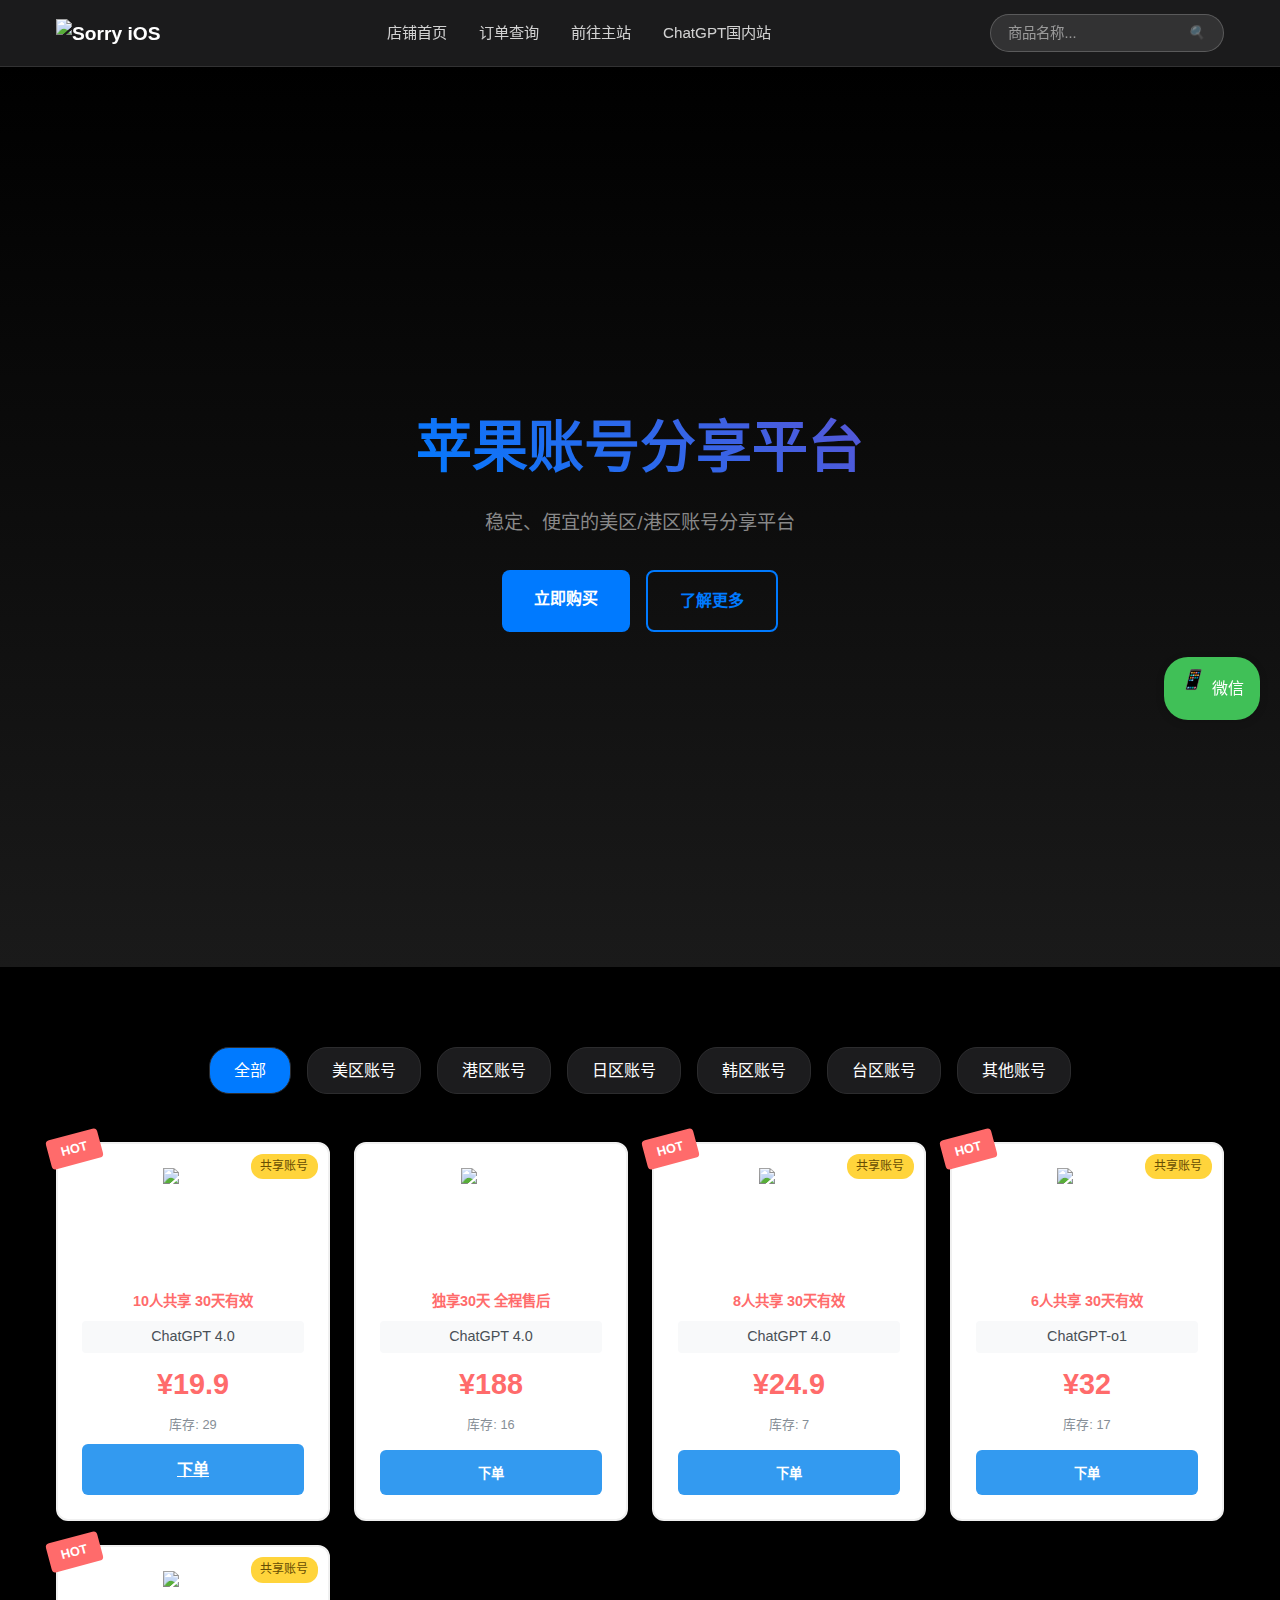
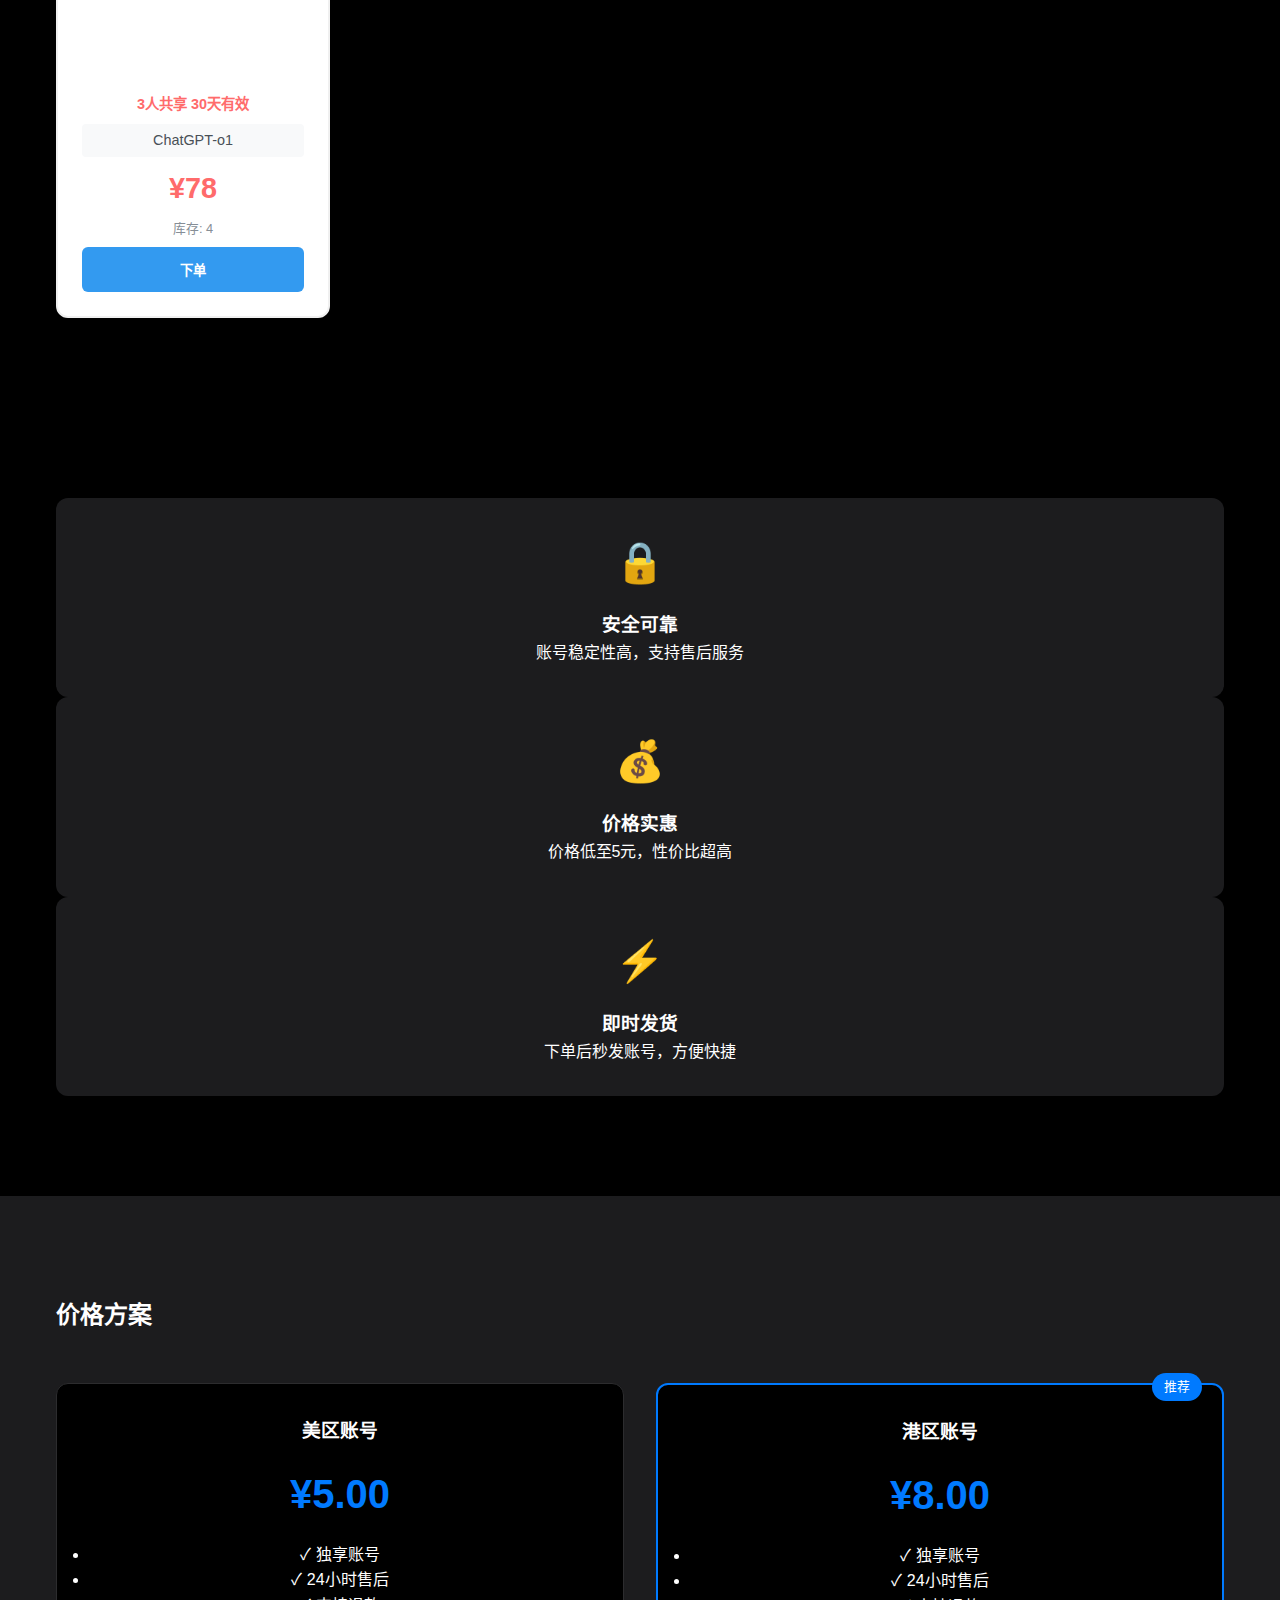
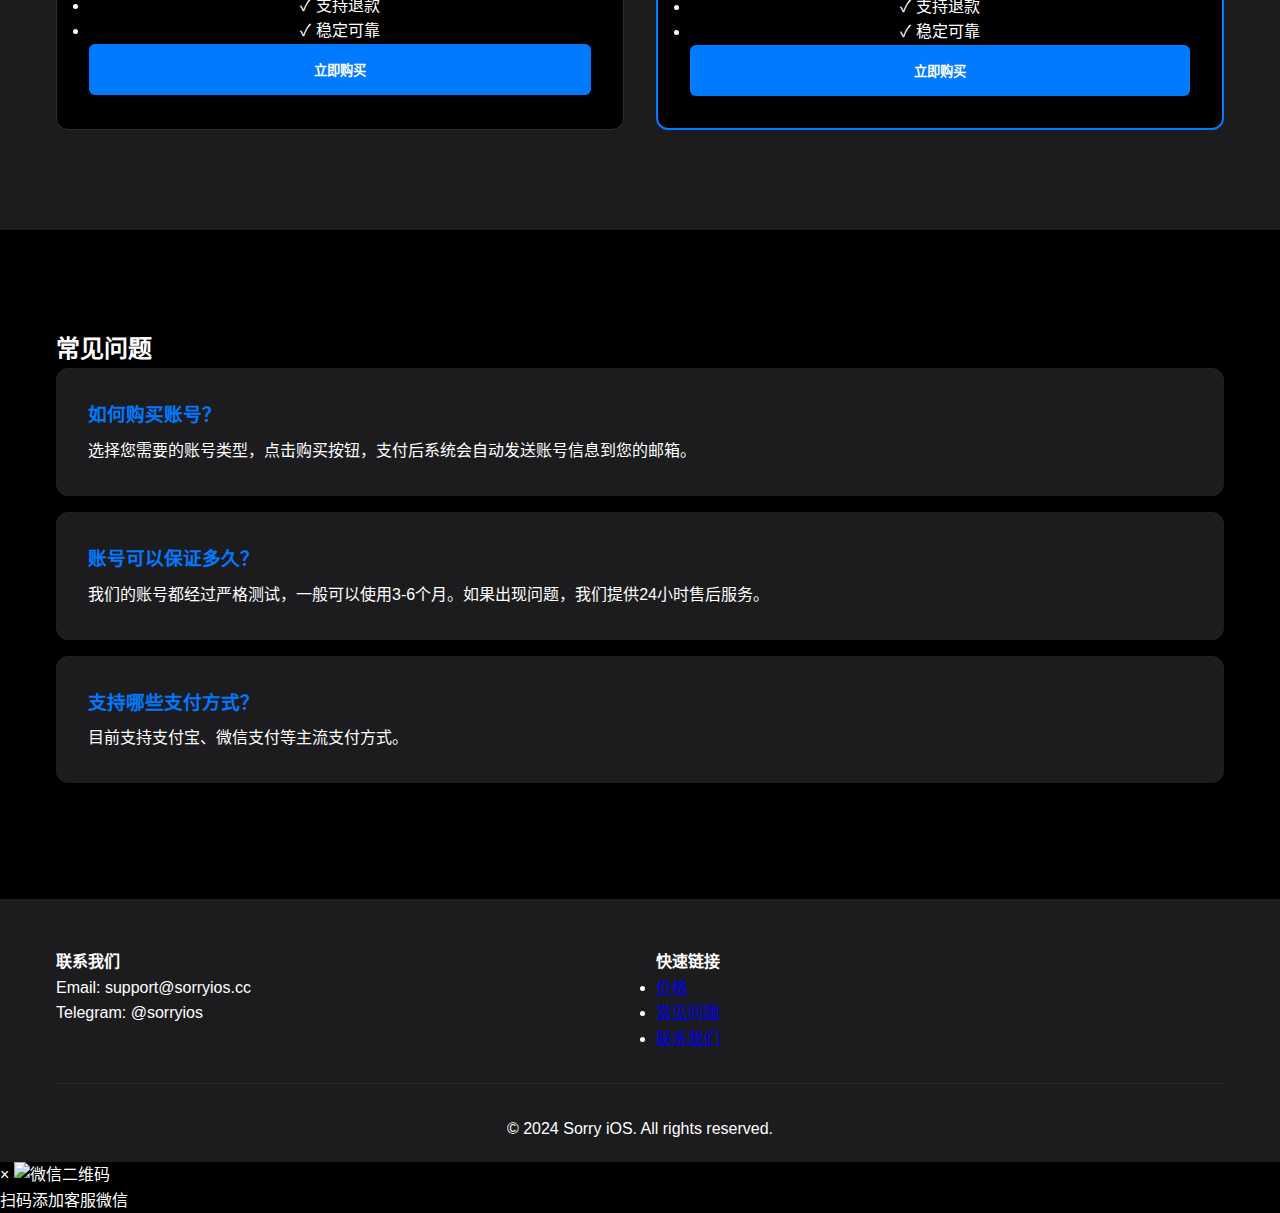
==== product-detail.html @ b58fda2a "first commit" ====
<!DOCTYPE html>
<html lang="zh-CN">
<head>
    <meta charset="UTF-8">
    <meta name="viewport" content="width=device-width, initial-scale=1.0">
    <title>【租用】ChatGPT4.0共享账号 | Plus订阅会员 | 长期稳定使用 | sorryios</title>
    <link rel="stylesheet" href="styles.css">
    <link rel="stylesheet" href="/components/float-buttons.css">
    <script src="/js/products.js"></script>
</head>
<body>
    <!-- 导航栏 -->
    <header>
        <nav class="nav-container">
            <div class="nav-left">
                <a href="/" class="logo">
                    <img src="path/to/logo.png" alt="Sorry iOS">
                </a>
            </div>
            <div class="nav-center">
                <a href="/" class="nav-item">店铺首页</a>
                <a href="/orders" class="nav-item">订单查询</a>
                <a href="https://main.sorryios.cc" class="nav-item">前往主站</a>
                <a href="https://chat.sorryios.cc" class="nav-item">ChatGPT国内站</a>
            </div>
            <div class="nav-right">
                <div class="search-box">
                    <input type="text" placeholder="商品名称...">
                    <button type="submit">
                        <i class="search-icon">🔍</i>
                    </button>
                </div>
            </div>
        </nav>
    </header>

    <main class="product-detail">
        <div class="container">
            <!-- 商品标题 -->
            <h1 class="product-title">【租用】ChatGPT4.0共享账号 | Plus订阅会员 | 长期稳定使用</h1>
            
            <!-- 商品信息卡片 -->
            <div class="product-info-card">
                <div class="product-meta">
                    <div class="meta-item">
                        <label>库存：</label>
                        <span>131</span>
                    </div>
                    <div class="meta-item">
                        <label>每单限：</label>
                        <span>(1)</span>
                    </div>
                    <div class="meta-item">
                        <label>价格：</label>
                        <span class="price">￥19.90</span>
                    </div>
                </div>

                <!-- 购买表单 -->
                <div class="purchase-form">
                    <div class="form-group">
                        <label>收货邮箱:</label>
                        <input type="email" placeholder="请输入您的邮箱">
                    </div>
                    
                    <div class="payment-methods">
                        <h4>支付方式：</h4>
                        <div class="payment-options">
                            <label class="payment-option">
                                <input type="radio" name="payment" value="alipay" checked>
                                <span class="payment-icon">
                                    <img src="path/to/alipay-icon.png" alt="支付宝">
                                </span>
                                <span>支付宝</span>
                            </label>
                            <label class="payment-option">
                                <input type="radio" name="payment" value="wechat">
                                <span class="payment-icon">
                                    <img src="path/to/wechat-icon.png" alt="微信">
                                </span>
                                <span>微信</span>
                            </label>
                        </div>
                    </div>

                    <button class="submit-btn">下单</button>
                </div>
            </div>

            <!-- 商品描述 -->
            <div class="product-description">
                <h2>商品描述</h2>
                <div class="description-content">
                    <h3>全网最低价19.9￥即可购买ChatGPT Plus共享账号，有售后保障，可长期使用，体验最新GPT4功能的首选，可用GPT4o、o1-preview、o1-mini、canvas</h3>
                    
                    <h3>发货格式：</h3>
                    <p>【账号】【密码】</p>

                    <h3>我们承诺：</h3>
                    <p>不仅仅是提供一个共享账号，而是提供一个月的Plus共享服务，期间遇到共享账号失效可换新</p>

                    <h3>特别推荐：</h3>
                    <ul>
                        <li>ChatGPTPlus共享账号，更优质体验，性价比首选，可以购买本站32￥的6人共享30天有效套餐 <a href="#">【点击前往】</a></li>
                        <li>ChatGPTPlus共享账号，更灵活时长，更高质体验，可以购买本站28.8￥的3人共享10天有效套餐 <a href="#">【点击前往】</a></li>
                        <li>ChatGPT Plus独享账号，高频使用需求，专业工作需求，可以购买本站188￥的30天有效套餐 <a href="#">【点击前往】</a></li>
                    </ul>

                    <h3>共享账号原则：</h3>
                    <ol>
                        <li>请勿人传人，一人购买一人使用，因为你无法保证你传给别人后是否会继续传播</li>
                        <li>仅支持登录官方界面提问，严禁远程调用API，该操作很容易导致账号被封</li>
                        <li>你购买的不是单单一个共享账号，而是一个月的服务，在这期间账号失效可自主查询到最新的可用账号</li>
                        <li>共享车队使用规范：有效提问，不要浪费，不要清空他人记录，不要吵架不要捣乱，有问题联系客服处理，会将捣乱者踢出共享车队</li>
                        <li>最后，以上原则无强制约束力，只看用户个人是否愿意遵守，毕竟共享账号这个生意，既看卖家，也看买家</li>
                    </ol>

                    <h3>优势所在：</h3>
                    <ul>
                        <li>直登账号，只需要输入账号和密码即可登录使用</li>
                        <li>长期共享，购买后的一个月内可自主查询最新的账号信息</li>
                        <li>价格优惠，19.9￥的价格别处找不到了，还要啥自行车呢</li>
                    </ul>

                    <h3>注意事项：</h3>
                    <ul>
                        <li>自备科学上网工具，尽量避免使用【香港/台湾】地区的节点</li>
                        <li>官方设定的提问次数限制，目前为每3小时40次GPT4，每3小时80次GPT4o，每周50次o1-preview，每天50次o1-mini，若遇到次数用完的情况，会提示恢复时间，请耐心等待</li>
                        <li>如若遇到拒绝访问的情况，不要怀疑，是你的节点环境问题，请立刻更换，常见问题解决：<a href="https://sorryios.com/chagpt-login/" target="_blank">https://sorryios.com/chagpt-login/</a></li>
                        <li>插件商城内有部分插件会要求开启双重验证，这部分插件不在共享账号的范畴内，共享账号不允许开启双重验证，若有需要请购买独享账号</li>
                        <li>虚拟产品，一经发货，不得退换。除非账号本身存在问题，否则所有的无理由退款本站不予理会</li>
                    </ul>
                </div>
            </div>
        </div>
    </main>

    <!-- Tawk.to 客服 -->
    <script type="text/javascript">
        var Tawk_API=Tawk_API||{}, Tawk_LoadStart=new Date();
        (function(){
            var s1=document.createElement("script"),s0=document.getElementsByTagName("script")[0];
            s1.async=true;
            s1.src='https://embed.tawk.to/67a596f23a842732607b0e8b/1ijfdb94u';
            s1.charset='UTF-8';
            s1.setAttribute('crossorigin','*');
            s0.parentNode.insertBefore(s1,s0);
        })();
    </script>

    <!-- 悬浮按钮组件 -->
    <script src="/components/float-buttons.js"></script>
    <script src="/js/product-detail.js"></script>
    <script>
        document.addEventListener('DOMContentLoaded', () => {
            new FloatButtons();
            new ProductDetail();
        });
    </script>
</body>
</html>
---- styles.css ----
:root {
    --primary-color: #007AFF;
    --secondary-color: #5856D6;
    --background-color: #000;
    --text-color: #fff;
    --card-bg: #1C1C1E;
    --border-color: #2C2C2E;
}

* {
    margin: 0;
    padding: 0;
    box-sizing: border-box;
}

body {
    font-family: -apple-system, BlinkMacSystemFont, 'Segoe UI', Roboto, Oxygen, Ubuntu, Cantarell, 'Open Sans', 'Helvetica Neue', sans-serif;
    line-height: 1.6;
    background-color: var(--background-color);
    color: var(--text-color);
}

.container {
    max-width: 1200px;
    margin: 0 auto;
    padding: 0 1rem;
    width: 100%;
}

/* Header */
header {
    background-color: rgba(28, 28, 30, 0.95); /* 深色半透明背景 */
    backdrop-filter: blur(10px); /* 毛玻璃效果 */
    position: sticky;
    top: 0;
    z-index: 100;
    border-bottom: 1px solid rgba(255, 255, 255, 0.1);
}

.nav-container {
    max-width: 1200px;
    margin: 0 auto;
    padding: 0.8rem 1rem;
    display: flex;
    align-items: center;
    justify-content: space-between;
}

/* Logo 区域 */
.nav-left .logo {
    display: flex;
    align-items: center;
    text-decoration: none;
    color: #fff;
    font-size: 1.2rem;
    font-weight: bold;
}

.nav-left .logo img {
    height: 28px;
    margin-right: 8px;
}

/* 中间导航链接 */
.nav-center {
    display: flex;
    gap: 2rem;
}

.nav-item {
    text-decoration: none;
    color: rgba(255, 255, 255, 0.8);
    font-size: 0.95rem;
    padding: 0.5rem 0;
    position: relative;
    transition: color 0.3s;
}

.nav-item:hover {
    color: #007AFF;
}

.nav-item::after {
    content: '';
    position: absolute;
    bottom: 0;
    left: 0;
    width: 100%;
    height: 2px;
    background-color: #007AFF;
    transform: scaleX(0);
    transition: transform 0.3s;
}

.nav-item:hover::after {
    transform: scaleX(1);
}

/* 搜索框 */
.nav-right .search-box {
    display: flex;
    align-items: center;
    background-color: rgba(255, 255, 255, 0.1);
    border-radius: 20px;
    padding: 0.3rem 0.8rem;
    border: 1px solid rgba(255, 255, 255, 0.2);
}

.nav-right input {
    border: none;
    background: none;
    padding: 0.3rem;
    width: 180px;
    font-size: 0.9rem;
    color: #fff;
}

.nav-right input::placeholder {
    color: rgba(255, 255, 255, 0.5);
}

.nav-right button {
    background: none;
    border: none;
    padding: 0.3rem;
    cursor: pointer;
    color: rgba(255, 255, 255, 0.5);
}

.nav-right button:hover {
    color: #007AFF;
}

/* 响应式调整 */
@media (max-width: 768px) {
    .nav-center {
        display: none;
    }
    
    .nav-right .search-box {
        display: none;
    }
    
    .nav-container {
        justify-content: center;
    }
}

/* Hero Section */
#hero {
    height: 100vh;
    display: flex;
    align-items: center;
    justify-content: center;
    text-align: center;
    background: linear-gradient(to bottom, #000, #1a1a1a);
}

.hero-content {
    max-width: 800px;
    padding: 0 20px;
}

.hero-content h1 {
    font-size: 3.5rem;
    margin-bottom: 1rem;
    background: linear-gradient(45deg, var(--primary-color), var(--secondary-color));
    -webkit-background-clip: text;
    -webkit-text-fill-color: transparent;
}

.hero-content p {
    font-size: 1.2rem;
    margin-bottom: 2rem;
    color: #888;
}

.hero-buttons {
    display: flex;
    gap: 1rem;
    justify-content: center;
}

.primary-btn, .secondary-btn {
    padding: 1rem 2rem;
    border-radius: 8px;
    font-weight: bold;
    text-decoration: none;
    transition: transform 0.3s;
}

.primary-btn {
    background-color: var(--primary-color);
    color: white;
}

.secondary-btn {
    background-color: transparent;
    border: 2px solid var(--primary-color);
    color: var(--primary-color);
}

.primary-btn:hover, .secondary-btn:hover {
    transform: translateY(-2px);
}

/* Features Section */
#features {
    padding: 100px 0;
}

.feature-card {
    background-color: var(--card-bg);
    padding: 2rem;
    border-radius: 12px;
    text-align: center;
    transition: transform 0.3s;
}

.feature-card:hover {
    transform: translateY(-5px);
}

.icon {
    font-size: 2.5rem;
    margin-bottom: 1rem;
}

/* Price Section */
#price {
    padding: 100px 0;
    background-color: var(--card-bg);
}

.price-cards {
    display: grid;
    grid-template-columns: repeat(auto-fit, minmax(280px, 1fr));
    gap: 2rem;
    margin-top: 3rem;
}

.price-card {
    background-color: var(--background-color);
    padding: 2rem;
    border-radius: 12px;
    text-align: center;
    position: relative;
    border: 1px solid var(--border-color);
}

.featured {
    border: 2px solid var(--primary-color);
}

.featured-label {
    position: absolute;
    top: -12px;
    right: 20px;
    background-color: var(--primary-color);
    padding: 4px 12px;
    border-radius: 20px;
    font-size: 0.8rem;
}

.price {
    font-size: 2.5rem;
    font-weight: bold;
    color: var(--primary-color);
    margin: 1rem 0;
}

.buy-btn {
    width: 100%;
    padding: 1rem;
    background-color: var(--primary-color);
    color: white;
    border: none;
    border-radius: 6px;
    cursor: pointer;
    font-weight: bold;
    transition: background-color 0.3s;
}

.buy-btn:hover {
    background-color: #0056b3;
}

/* FAQ Section */
#faq {
    padding: 100px 0;
}

.faq-item {
    background-color: var(--card-bg);
    padding: 2rem;
    border-radius: 12px;
    margin-bottom: 1rem;
}

.faq-item h3 {
    color: var(--primary-color);
    margin-bottom: 0.5rem;
}

/* Footer */
footer {
    background-color: var(--card-bg);
    padding: 50px 0 20px;
}

.footer-content {
    display: grid;
    grid-template-columns: repeat(auto-fit, minmax(200px, 1fr));
    gap: 2rem;
    margin-bottom: 2rem;
}

.footer-bottom {
    text-align: center;
    padding-top: 2rem;
    border-top: 1px solid var(--border-color);
}

/* Responsive Design */
@media (max-width: 768px) {
    nav ul {
        display: none;
    }

    .hero-content h1 {
        font-size: 2.5rem;
    }

    .hero-buttons {
        flex-direction: column;
    }
}

/* 用户登录部分样式 */
.user-section {
    display: flex;
    align-items: center;
    gap: 1rem;
}

#notLoggedIn,
#loggedIn {
    display: flex;
    align-items: center;
    gap: 0.5rem;
}

.hidden {
    display: none !important;
}

.login-btn, .logout-btn {
    padding: 0.5rem 1rem;
    border: none;
    border-radius: 4px;
    cursor: pointer;
    font-size: 0.9rem;
}

.login-btn {
    background-color: #007bff;
    color: white;
}

.logout-btn {
    background-color: #dc3545;
    color: white;
}

#userName {
    color: #333;
}

/* 模态框样式 */
.modal {
    display: none;
    position: fixed;
    top: 0;
    left: 0;
    width: 100%;
    height: 100%;
    background-color: rgba(0,0,0,0.7);
    z-index: 1000;
}

/* 显示模态框时的样式 */
.modal.show {
    display: flex !important;
    justify-content: center;
    align-items: center;
}

.modal.hidden {
    display: none !important;
}

.modal-content {
    background-color: white;
    padding: 2.5rem;
    border-radius: 12px;
    width: 90%;
    max-width: 400px;
    position: relative;
    box-shadow: 0 5px 15px rgba(0,0,0,0.3);
    animation: modalShow 0.3s ease-out;
}

@keyframes modalShow {
    from {
        opacity: 0;
        transform: translateY(-20px);
    }
    to {
        opacity: 1;
        transform: translateY(0);
    }
}

.close {
    position: absolute;
    right: 1.5rem;
    top: 1rem;
    font-size: 1.8rem;
    cursor: pointer;
    color: #666;
    transition: color 0.3s;
}

.close:hover {
    color: #333;
}

.modal-content h2 {
    margin-bottom: 1.5rem;
    color: #333;
    text-align: center;
    font-size: 1.8rem;
}

.form-group {
    margin-bottom: 1rem;
}

.form-group label {
    display: block;
    margin-bottom: 0.5rem;
}

.form-group input {
    width: 100%;
    padding: 0.8rem;
    border: 2px solid #e1e1e1;
    border-radius: 6px;
    font-size: 1rem;
    transition: border-color 0.3s;
}

.form-group input:focus {
    border-color: #007bff;
    outline: none;
    box-shadow: 0 0 0 3px rgba(0,123,255,0.1);
}

.submit-btn {
    width: 100%;
    padding: 1rem;
    background-color: #007bff;
    color: white;
    border: none;
    border-radius: 6px;
    cursor: pointer;
    font-size: 1rem;
    font-weight: bold;
    transition: background-color 0.3s;
}

.submit-btn:hover {
    background-color: #0056b3;
}

/* 添加状态消息样式 */
.status-message {
    margin: 10px 0;
    padding: 8px;
    border-radius: 4px;
    font-size: 0.9rem;
    display: none;
}

.status-message.success {
    display: block;
    background-color: #d4edda;
    color: #155724;
    border: 1px solid #c3e6cb;
}

.status-message.error {
    display: block;
    background-color: #f8d7da;
    color: #721c24;
    border: 1px solid #f5c6cb;
}

/* 切换按钮样式 */
.switch-form {
    text-align: center;
    margin-top: 1rem;
}

.switch-btn {
    background: none;
    border: none;
    color: #007bff;
    cursor: pointer;
    padding: 0;
    font-size: 0.9rem;
}

.switch-btn:hover {
    text-decoration: underline;
}

/* 头像上传样式 */
.avatar-upload {
    display: flex;
    flex-direction: column;
    align-items: center;
    gap: 1rem;
}

#avatarPreview {
    width: 100px;
    height: 100px;
    border-radius: 50%;
    object-fit: cover;
    border: 2px solid #e1e1e1;
}

#avatarInput {
    display: none;
}

.upload-btn {
    padding: 0.5rem 1rem;
    background-color: #6c757d;
    color: white;
    border: none;
    border-radius: 4px;
    cursor: pointer;
}

.upload-btn:hover {
    background-color: #5a6268;
}

/* 验证码按钮样式 */
.verify-btn {
    position: absolute;
    right: 0;
    top: 0;
    padding: 0.8rem 1rem;
    background-color: #28a745;
    color: white;
    border: none;
    border-radius: 0 6px 6px 0;
    cursor: pointer;
    transition: all 0.3s ease;  /* 添加过渡效果 */
}

/* 禁用状态样式 */
.verify-btn:disabled,
.verify-btn.disabled {
    background-color: #6c757d !important;
    cursor: not-allowed !important;
    opacity: 0.65;
}

/* 恢复正常状态的悬停效果 */
.verify-btn:not(:disabled):not(.disabled):hover {
    background-color: #218838;
}

/* 表单提示文字 */
.form-tip {
    display: block;
    margin-top: 0.25rem;
    font-size: 0.8rem;
    color: #6c757d;
}

/* 邮箱输入框组 */
.form-group {
    position: relative;
}

.form-group input[type="email"] {
    padding-right: 120px;
}

/* Auth0登录按钮样式 */
.auth0-btn {
    padding: 0.5rem 1rem;
    background-color: #007bff;
    color: white;
    border: none;
    border-radius: 4px;
    cursor: pointer;
    font-size: 0.9rem;
    transition: background-color 0.3s;
}

.auth0-btn:hover {
    background-color: #0056b3;
}

/* 用户信息显示样式 */
#user-profile {
    display: flex;
    align-items: center;
    gap: 0.5rem;
}

.user-avatar {
    width: 32px;
    height: 32px;
    border-radius: 50%;
    object-fit: cover;
}

#user-name {
    color: #333;
    font-size: 0.9rem;
}

/* 移动端菜单按钮 */
.menu-btn {
    display: none;
    background: none;
    border: none;
    color: var(--text-color);
    font-size: 1.5rem;
    cursor: pointer;
    padding: 0.5rem;
}

@media (max-width: 768px) {
    .menu-btn {
        display: block;
    }

    nav ul {
        display: none;
        position: absolute;
        top: 100%;
        left: 0;
        right: 0;
        background-color: var(--card-bg);
        flex-direction: column;
        padding: 1rem;
    }

    nav ul.show {
        display: flex;
    }

    nav ul li {
        margin: 0.5rem 0;
    }
}

/* 分类标签区域样式 */
#categories {
    padding: 80px 0;
    background-color: var(--background-color);
    width: 100%;
}

.category-content {
    width: 100%;
}

.category-tags {
    display: flex;
    flex-wrap: wrap;
    gap: 1rem;
    justify-content: center;
    margin-bottom: 3rem;
}

.category-tag {
    padding: 0.6rem 1.5rem;
    border-radius: 20px;
    background-color: var(--card-bg);
    color: var(--text-color);
    text-decoration: none;
    transition: all 0.3s ease;
    border: 1px solid var(--border-color);
}

.category-tag:hover {
    background-color: var(--primary-color);
    color: white;
    transform: translateY(-2px);
}

.category-tag.active {
    background-color: var(--primary-color);
    color: white;
}

/* 产品网格样式 */
.product-grid {
    display: grid;
    grid-template-columns: repeat(auto-fill, minmax(220px, 1fr));
    gap: 1.5rem;
    padding: 0;
    width: 100%;
}

.product-card {
    background-color: white;
    border-radius: 12px;
    padding: 1.5rem;
    text-align: center;
    position: relative;
    border: 2px solid #f0f0f0;
    transition: all 0.3s ease;
    display: flex;
    flex-direction: column;
    gap: 0.5rem;
}

.product-card:hover {
    transform: translateY(-5px);
    box-shadow: 0 10px 20px rgba(0,0,0,0.1);
}

.hot-label {
    position: absolute;
    top: -10px;
    left: -10px;
    background-color: #ff6b6b;
    color: white;
    padding: 0.3rem 0.8rem;
    border-radius: 4px;
    font-size: 0.8rem;
    font-weight: bold;
    transform: rotate(-15deg);
}

.share-label {
    position: absolute;
    top: 10px;
    right: 10px;
    background-color: #ffd43b;
    color: #664d03;
    padding: 0.2rem 0.6rem;
    border-radius: 12px;
    font-size: 0.75rem;
}

.product-icon {
    width: 60px;
    height: 60px;
    margin: 0 auto 1rem;
}

.product-icon img {
    width: 100%;
    height: 100%;
    object-fit: contain;
}

.product-subtitle {
    font-size: 0.9rem;
    color: #ff6b6b;
    font-weight: bold;
}

.product-type {
    background-color: #f8f9fa;
    padding: 0.3rem 0.8rem;
    border-radius: 4px;
    font-size: 0.9rem;
    color: #495057;
    display: inline-block;
}

.product-price {
    font-size: 1.8rem;
    font-weight: bold;
    color: #ff6b6b;
}

.product-stock {
    font-size: 0.8rem;
    color: #868e96;
}

.buy-now-btn {
    background-color: #339af0;
    color: white;
    border: none;
    border-radius: 6px;
    padding: 0.8rem;
    font-weight: bold;
    cursor: pointer;
    transition: background-color 0.3s;
    margin-top: auto;
}

.buy-now-btn:hover {
    background-color: #228be6;
}

/* 响应式调整 */
@media (max-width: 768px) {
    .product-grid {
        grid-template-columns: repeat(2, 1fr);
        gap: 1rem;
        padding: 0.5rem;
    }

    .product-card {
        padding: 1rem;
    }

    .product-price {
        font-size: 1.5rem;
    }
}

@media (max-width: 480px) {
    .product-grid {
        grid-template-columns: 1fr;
    }
}

/* 商品详情页样式 */
.product-detail {
    padding: 2rem 0;
    background-color: var(--background-color);
}

.product-title {
    font-size: 1.5rem;
    color: var(--text-color);
    margin-bottom: 2rem;
    padding: 0 1rem;
}

.product-info-card {
    background-color: var(--card-bg);
    border-radius: 12px;
    padding: 2rem;
    margin-bottom: 2rem;
    border: 1px solid var(--border-color);
}

.product-meta {
    display: flex;
    gap: 2rem;
    margin-bottom: 2rem;
}

.meta-item {
    display: flex;
    align-items: center;
    gap: 0.5rem;
}

.meta-item label {
    color: rgba(255, 255, 255, 0.6);
}

.meta-item .price {
    color: #ff6b6b;
    font-size: 1.5rem;
    font-weight: bold;
}

.purchase-form {
    max-width: 500px;
}

.form-group {
    margin-bottom: 1.5rem;
}

.form-group label {
    display: block;
    margin-bottom: 0.5rem;
    color: var(--text-color);
}

.form-group input {
    width: 100%;
    padding: 0.8rem;
    border-radius: 6px;
    border: 1px solid var(--border-color);
    background-color: rgba(255, 255, 255, 0.1);
    color: var(--text-color);
}

.payment-methods {
    margin-bottom: 1.5rem;
}

.payment-methods h4 {
    margin-bottom: 1rem;
    color: var(--text-color);
}

.payment-options {
    display: flex;
    gap: 1.5rem;
}

.payment-option {
    display: flex;
    align-items: center;
    gap: 0.5rem;
    cursor: pointer;
    padding: 0.8rem 1.2rem;
    border-radius: 6px;
    background-color: rgba(255, 255, 255, 0.1);
    border: 1px solid var(--border-color);
}

.payment-icon img {
    width: 24px;
    height: 24px;
}

.submit-btn {
    width: 100%;
    padding: 1rem;
    background-color: var(--primary-color);
    color: white;
    border: none;
    border-radius: 6px;
    font-weight: bold;
    cursor: pointer;
    transition: background-color 0.3s;
}

.submit-btn:hover {
    background-color: #0056b3;
}

.product-description {
    background-color: var(--card-bg);
    border-radius: 12px;
    padding: 2rem;
    border: 1px solid var(--border-color);
}

.product-description h2 {
    font-size: 1.5rem;
    margin-bottom: 1.5rem;
    color: var(--text-color);
}

.description-content {
    color: var(--text-color);
}

.description-content h3 {
    font-size: 1.2rem;
    margin: 1.5rem 0 1rem;
    color: var(--text-color);
}

.description-content p,
.description-content li {
    margin-bottom: 1rem;
    line-height: 1.6;
    color: rgba(255, 255, 255, 0.8);
}

.description-content ul,
.description-content ol {
    padding-left: 1.5rem;
    margin-bottom: 1.5rem;
}

.description-content a {
    color: var(--primary-color);
    text-decoration: none;
}

.description-content a:hover {
    text-decoration: underline;
}

/* 响应式调整 */
@media (max-width: 768px) {
    .product-info-card {
        padding: 1.5rem;
    }

    .product-meta {
        flex-direction: column;
        gap: 1rem;
    }

    .payment-options {
        flex-direction: column;
    }
}
---- components/float-buttons.css ----
/* 悬浮按钮组 */
.float-buttons {
    position: fixed;
    right: 20px;
    bottom: 20vh;
    display: flex;
    flex-direction: column;
    gap: 10px;
    z-index: 1000;
}

.float-btn {
    display: flex;
    align-items: center;
    text-decoration: none;
    padding: 8px 16px;
    border-radius: 24px;
    transition: all 0.3s ease;
    box-shadow: 0 2px 8px rgba(0,0,0,0.15);
}

.float-btn:hover {
    transform: translateX(-5px);
}

.float-btn .icon {
    margin-right: 8px;
    font-size: 1.2rem;
}

.wechat-btn {
    background-color: #40c057;
    color: white;
}

.wechat-btn:hover {
    background-color: #37b24d;
}

/* 响应式调整 */
@media (max-width: 768px) {
    .float-buttons {
        right: 10px;
        bottom: 20vh;
    }

    .float-btn {
        padding: 6px 12px;
    }

    .float-btn span {
        display: none;
    }

    .float-btn .icon {
        margin-right: 0;
    }
}

/* 隐藏 Tawk.to 默认按钮 */
.tawk-min-container {
    display: none !important;
}
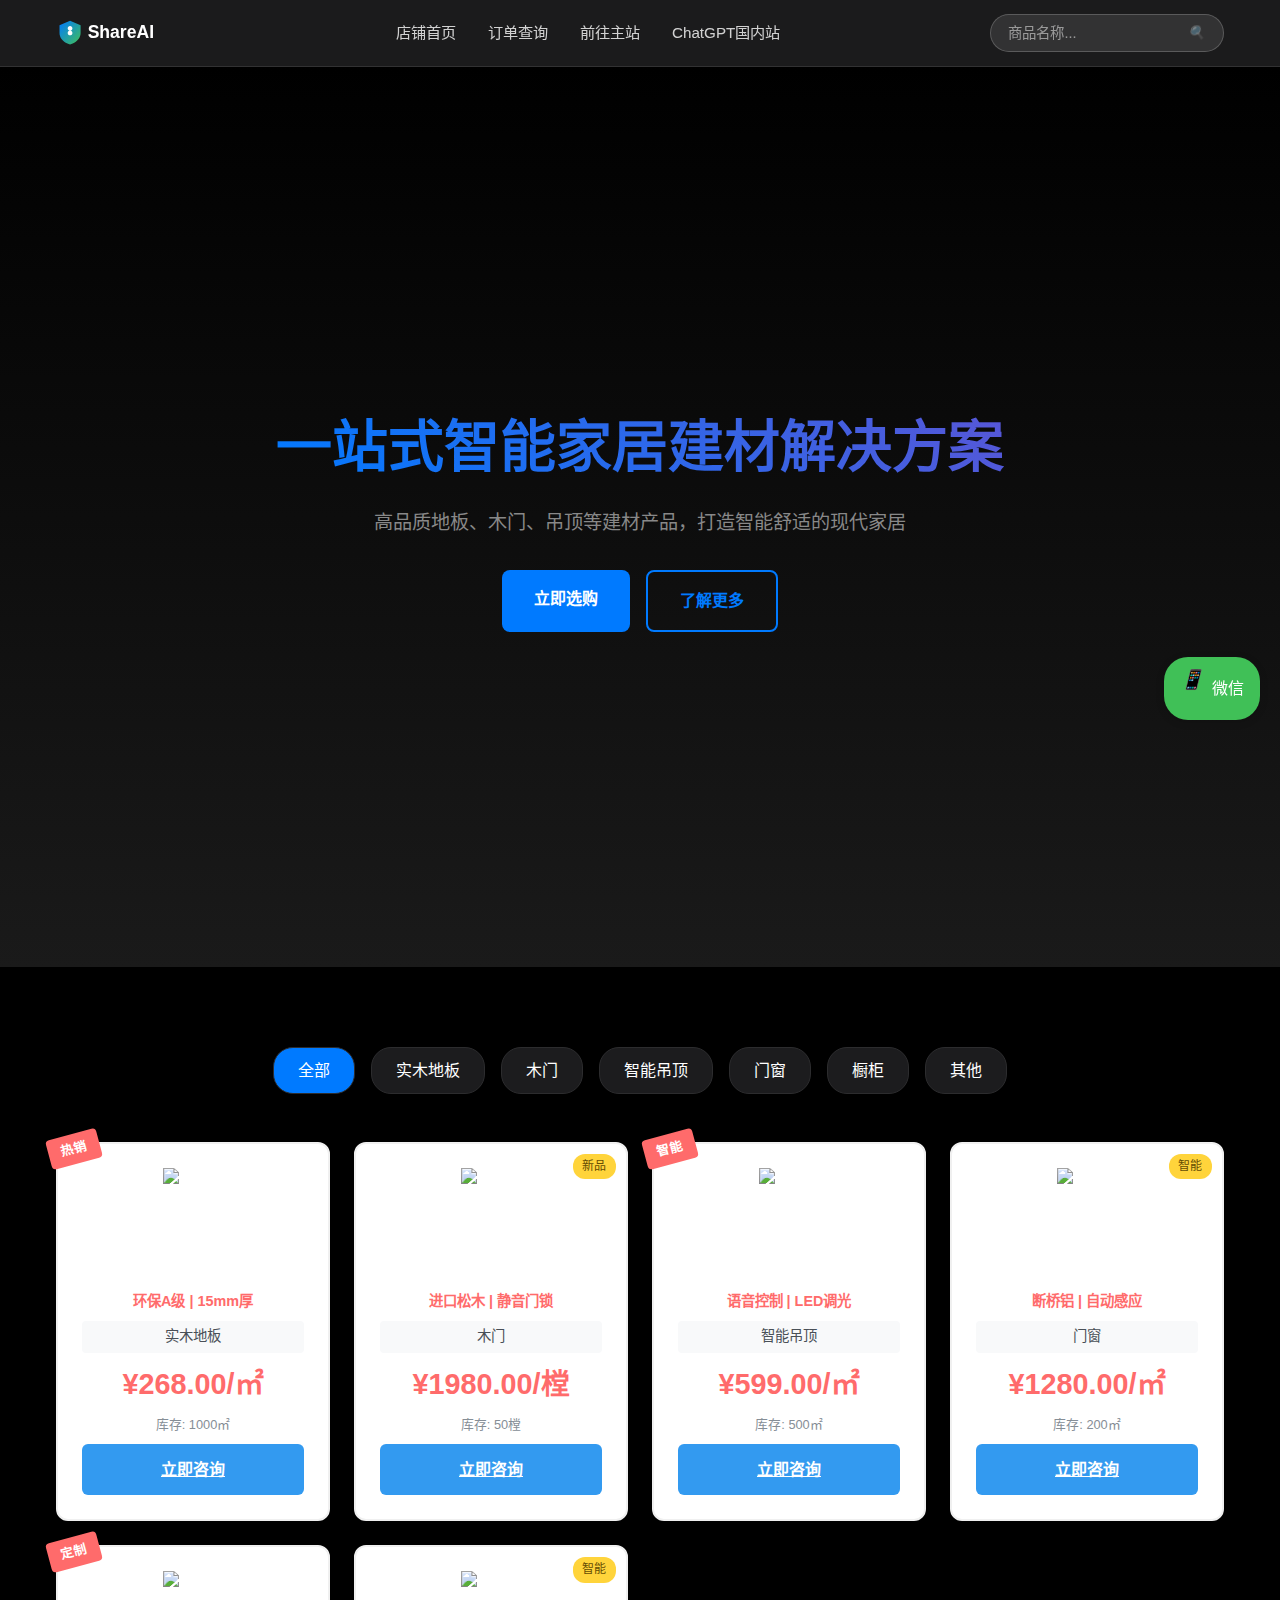
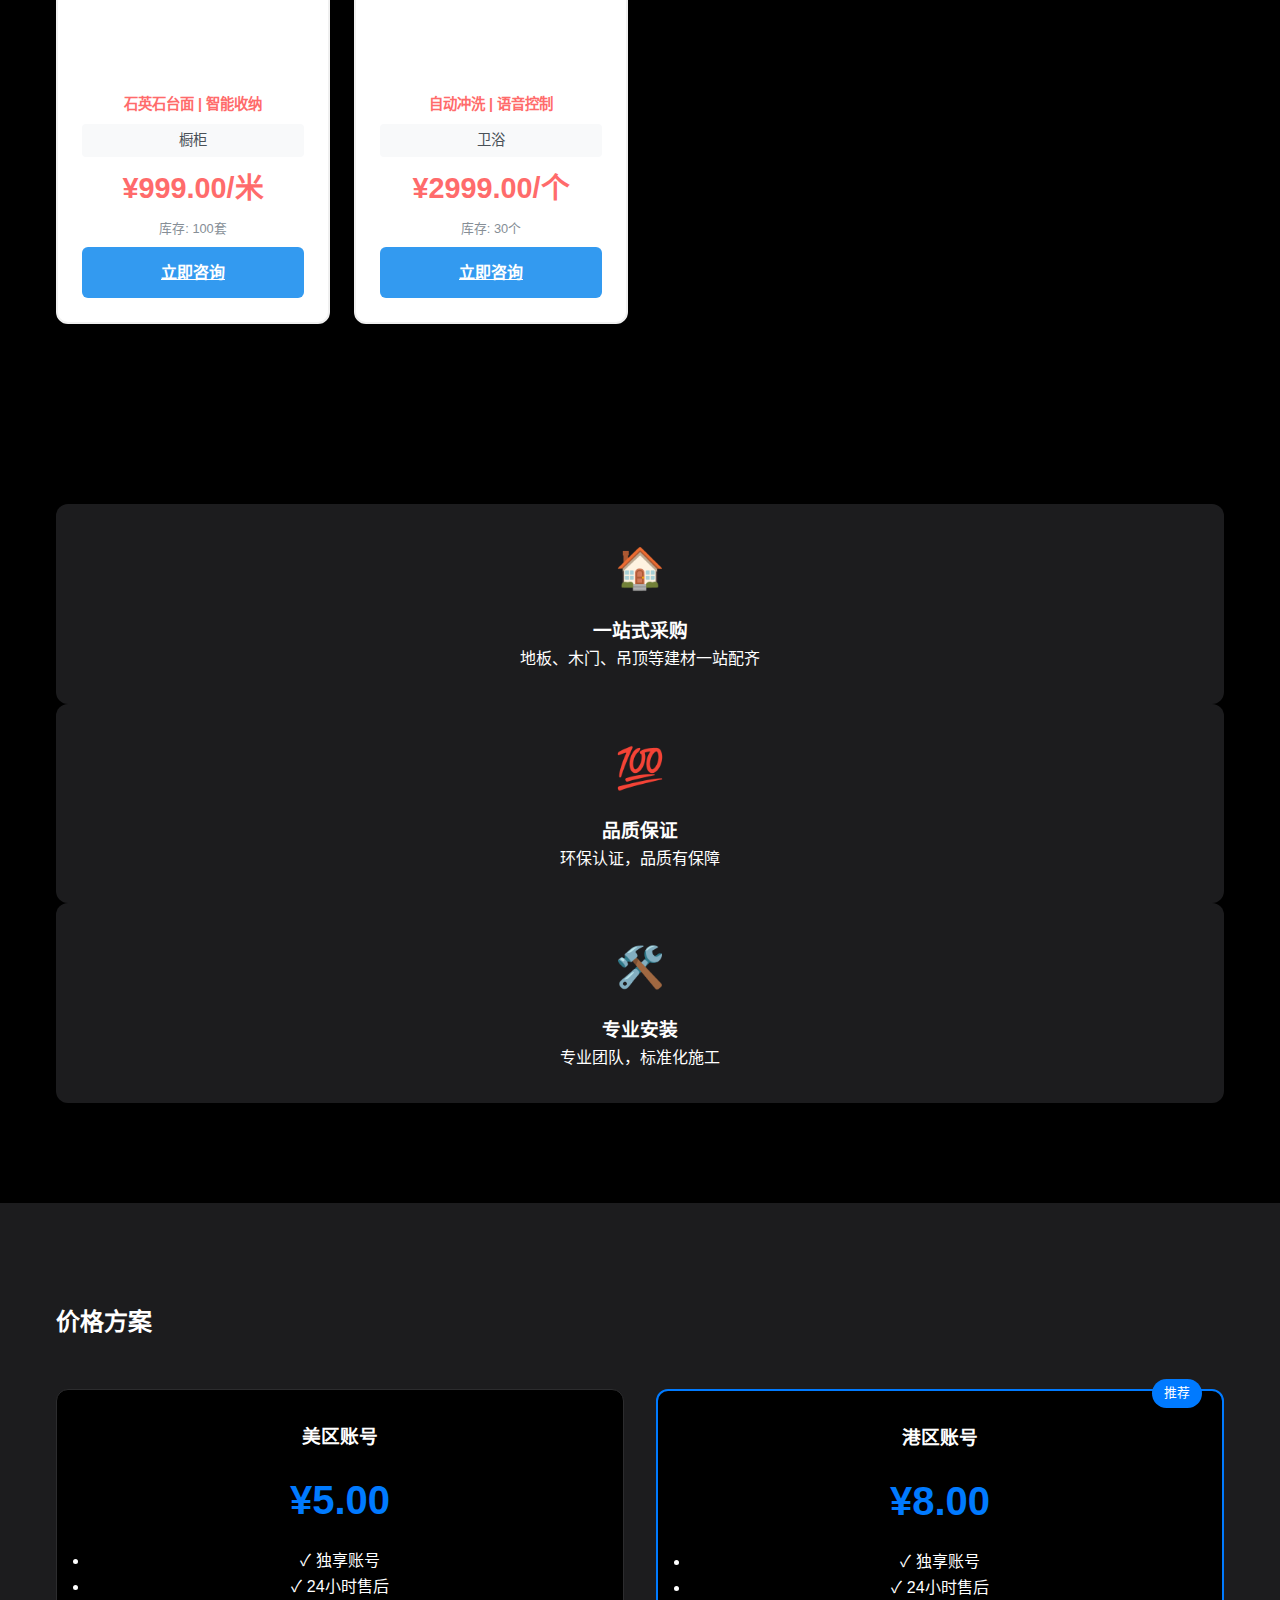
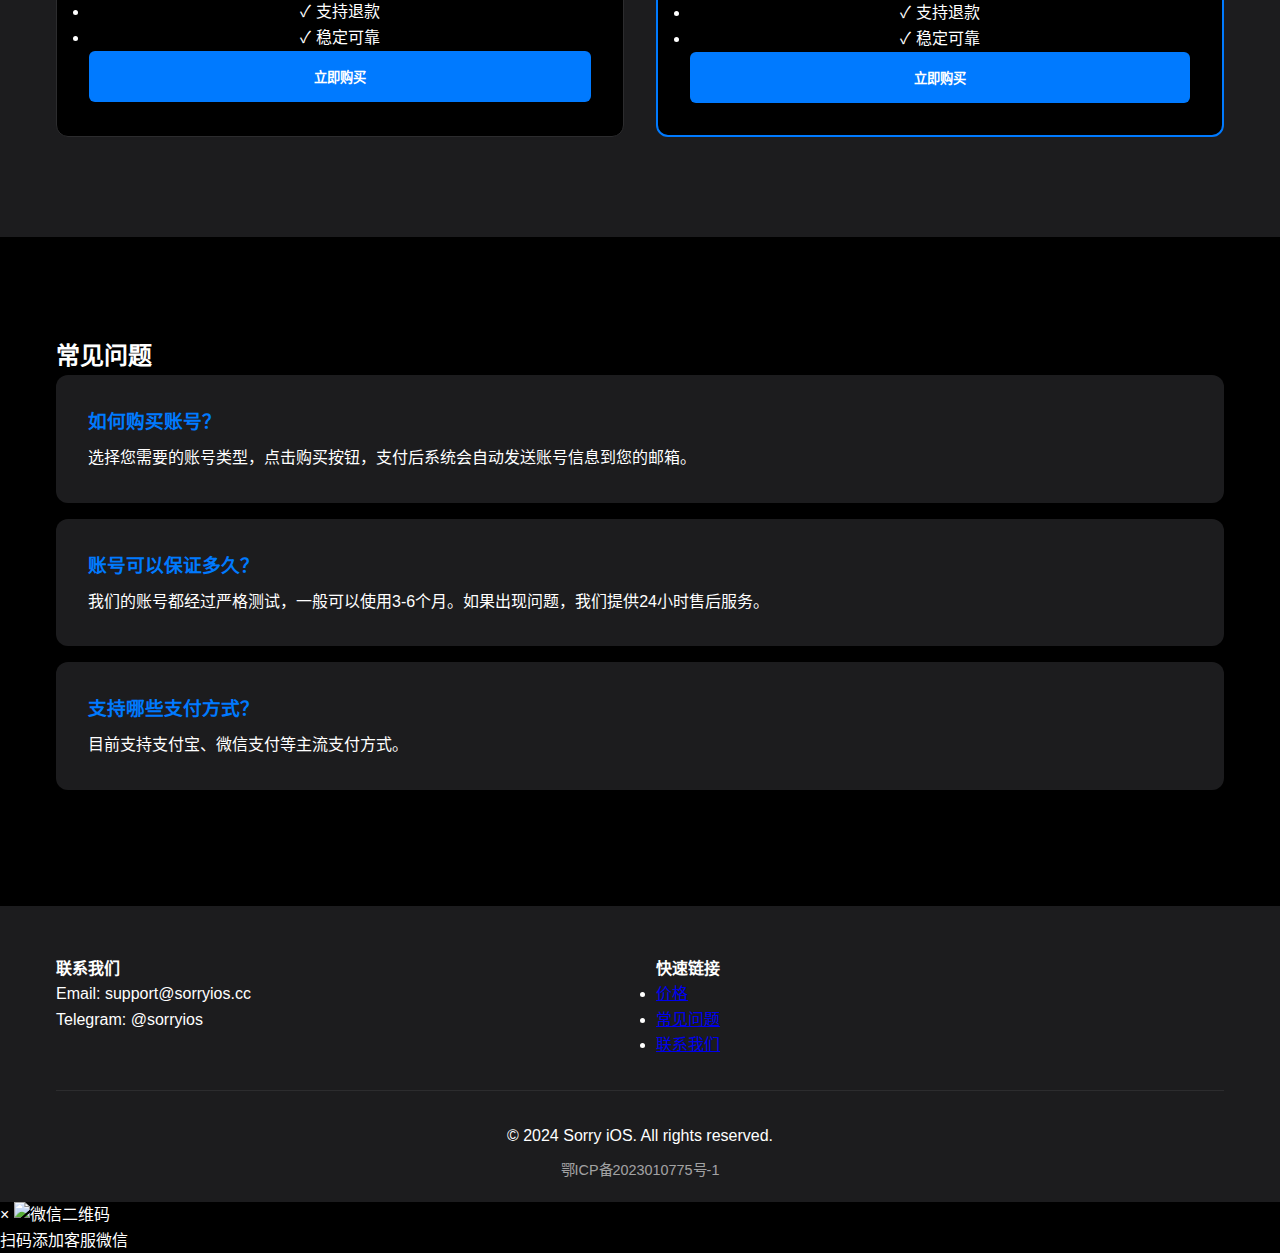
==== commit 7056bf3d: "回退为静态页面方便支付审核验证" ====
--- a/product-detail.html
+++ b/product-detail.html
@@ -3,7 +3,7 @@
 <head>
     <meta charset="UTF-8">
     <meta name="viewport" content="width=device-width, initial-scale=1.0">
-    <title>【租用】ChatGPT4.0共享账号 | Plus订阅会员 | 长期稳定使用 | sorryios</title>
+    <title>环保A级 | 15mm厚 - 智能家居建材</title>
     <link rel="stylesheet" href="styles.css">
     <link rel="stylesheet" href="/components/float-buttons.css">
     <script src="/js/products.js"></script>
@@ -37,53 +37,55 @@
     <main class="product-detail">
         <div class="container">
             <!-- 商品标题 -->
-            <h1 class="product-title">【租用】ChatGPT4.0共享账号 | Plus订阅会员 | 长期稳定使用</h1>
+            <h1 class="product-title">环保A级 | 15mm厚</h1>
             
             <!-- 商品信息卡片 -->
             <div class="product-info-card">
                 <div class="product-meta">
                     <div class="meta-item">
                         <label>库存：</label>
-                        <span>131</span>
+                        <span>1000㎡</span>
                     </div>
                     <div class="meta-item">
-                        <label>每单限：</label>
+                        <label>起订：</label>
                         <span>(1)</span>
                     </div>
                     <div class="meta-item">
                         <label>价格：</label>
-                        <span class="price">￥19.90</span>
+                        <span class="price">￥268.00/㎡</span>
                     </div>
                 </div>
 
                 <!-- 购买表单 -->
                 <div class="purchase-form">
                     <div class="form-group">
-                        <label>收货邮箱:</label>
-                        <input type="email" placeholder="请输入您的邮箱">
+                        <label>联系方式：</label>
+                        <input type="tel" placeholder="请输入您的手机号码">
                     </div>
                     
+                    <div class="form-group">
+                        <label>装修面积：</label>
+                        <input type="number" placeholder="请输入装修面积（㎡）">
+                    </div>
+
+                    <!-- 添加支付方式选择 -->
                     <div class="payment-methods">
-                        <h4>支付方式：</h4>
+                        <label>支付方式：</label>
                         <div class="payment-options">
                             <label class="payment-option">
                                 <input type="radio" name="payment" value="alipay" checked>
-                                <span class="payment-icon">
-                                    <img src="path/to/alipay-icon.png" alt="支付宝">
-                                </span>
+                                <img src="/images/alipay.png" alt="支付宝">
                                 <span>支付宝</span>
                             </label>
                             <label class="payment-option">
                                 <input type="radio" name="payment" value="wechat">
-                                <span class="payment-icon">
-                                    <img src="path/to/wechat-icon.png" alt="微信">
-                                </span>
+                                <img src="/images/wechat.png" alt="微信">
                                 <span>微信</span>
                             </label>
                         </div>
                     </div>
 
-                    <button class="submit-btn">下单</button>
+                    <button class="submit-btn">立即咨询</button>
                 </div>
             </div>
 
@@ -91,44 +93,38 @@
             <div class="product-description">
                 <h2>商品描述</h2>
                 <div class="description-content">
-                    <h3>全网最低价19.9￥即可购买ChatGPT Plus共享账号，有售后保障，可长期使用，体验最新GPT4功能的首选，可用GPT4o、o1-preview、o1-mini、canvas</h3>
+                    <h3>智能集成吊顶系统，打造现代智能家居生活</h3>
                     
-                    <h3>发货格式：</h3>
-                    <p>【账号】【密码】</p>
-
-                    <h3>我们承诺：</h3>
-                    <p>不仅仅是提供一个共享账号，而是提供一个月的Plus共享服务，期间遇到共享账号失效可换新</p>
-
-                    <h3>特别推荐：</h3>
+                    <h3>产品规格：</h3>
                     <ul>
-                        <li>ChatGPTPlus共享账号，更优质体验，性价比首选，可以购买本站32￥的6人共享30天有效套餐 <a href="#">【点击前往】</a></li>
-                        <li>ChatGPTPlus共享账号，更灵活时长，更高质体验，可以购买本站28.8￥的3人共享10天有效套餐 <a href="#">【点击前往】</a></li>
-                        <li>ChatGPT Plus独享账号，高频使用需求，专业工作需求，可以购买本站188￥的30天有效套餐 <a href="#">【点击前往】</a></li>
+                        <li>材质：铝合金+ABS</li>
+                        <li>功能：LED调光、温控、新风</li>
+                        <li>控制方式：语音/APP/面板</li>
+                        <li>颜色：珍珠白/香槟金</li>
                     </ul>
 
-                    <h3>共享账号原则：</h3>
-                    <ol>
-                        <li>请勿人传人，一人购买一人使用，因为你无法保证你传给别人后是否会继续传播</li>
-                        <li>仅支持登录官方界面提问，严禁远程调用API，该操作很容易导致账号被封</li>
-                        <li>你购买的不是单单一个共享账号，而是一个月的服务，在这期间账号失效可自主查询到最新的可用账号</li>
-                        <li>共享车队使用规范：有效提问，不要浪费，不要清空他人记录，不要吵架不要捣乱，有问题联系客服处理，会将捣乱者踢出共享车队</li>
-                        <li>最后，以上原则无强制约束力，只看用户个人是否愿意遵守，毕竟共享账号这个生意，既看卖家，也看买家</li>
-                    </ol>
-
-                    <h3>优势所在：</h3>
+                    <h3>产品特点：</h3>
                     <ul>
-                        <li>直登账号，只需要输入账号和密码即可登录使用</li>
-                        <li>长期共享，购买后的一个月内可自主查询最新的账号信息</li>
-                        <li>价格优惠，19.9￥的价格别处找不到了，还要啥自行车呢</li>
+                        <li>智能控制：支持语音控制和手机APP远程控制</li>
+                        <li>场景联动：可设置多种情景模式，一键切换</li>
+                        <li>节能环保：LED光源，节能省电</li>
+                        <li>安装便捷：模块化设计，安装维护方便</li>
                     </ul>
 
-                    <h3>注意事项：</h3>
+                    <h3>服务承诺：</h3>
                     <ul>
-                        <li>自备科学上网工具，尽量避免使用【香港/台湾】地区的节点</li>
-                        <li>官方设定的提问次数限制，目前为每3小时40次GPT4，每3小时80次GPT4o，每周50次o1-preview，每天50次o1-mini，若遇到次数用完的情况，会提示恢复时间，请耐心等待</li>
-                        <li>如若遇到拒绝访问的情况，不要怀疑，是你的节点环境问题，请立刻更换，常见问题解决：<a href="https://sorryios.com/chagpt-login/" target="_blank">https://sorryios.com/chagpt-login/</a></li>
-                        <li>插件商城内有部分插件会要求开启双重验证，这部分插件不在共享账号的范畴内，共享账号不允许开启双重验证，若有需要请购买独享账号</li>
-                        <li>虚拟产品，一经发货，不得退换。除非账号本身存在问题，否则所有的无理由退款本站不予理会</li>
+                        <li>专业测量：提供上门测量服务，精准计算所需用量</li>
+                        <li>标准安装：专业安装团队，确保安装质量</li>
+                        <li>质保服务：提供5年质保，终身维护</li>
+                        <li>售后无忧：7×24小时售后服务支持</li>
+                    </ul>
+
+                    <h3>温馨提示：</h3>
+                    <ul>
+                        <li>建议在装修完成2-3周后进行地板安装</li>
+                        <li>安装前需要测量房间湿度，保持适宜的安装环境</li>
+                        <li>地板安装完成后24小时内禁止走动</li>
+                        <li>日常注意防水防潮，定期保养以延长使用寿命</li>
                     </ul>
                 </div>
             </div>
--- a/styles.css
+++ b/styles.css
@@ -321,6 +321,20 @@
     border-top: 1px solid var(--border-color);
 }
 
+.footer-bottom .beian {
+    margin-top: 0.5rem;
+}
+
+.footer-bottom .beian a {
+    color: rgba(255, 255, 255, 0.6);
+    text-decoration: none;
+    font-size: 0.9rem;
+}
+
+.footer-bottom .beian a:hover {
+    color: rgba(255, 255, 255, 0.8);
+}
+
 /* Responsive Design */
 @media (max-width: 768px) {
     nav ul {
@@ -908,49 +922,84 @@
 }
 
 .payment-methods {
-    margin-bottom: 1.5rem;
-}
-
-.payment-methods h4 {
-    margin-bottom: 1rem;
-    color: var(--text-color);
+    margin: 1rem 0;
+}
+
+.payment-methods label {
+    color: #fff;
+    font-size: 14px;
 }
 
 .payment-options {
     display: flex;
-    gap: 1.5rem;
+    gap: 1rem;
+    margin-top: 0.5rem;
 }
 
 .payment-option {
     display: flex;
     align-items: center;
     gap: 0.5rem;
-    cursor: pointer;
-    padding: 0.8rem 1.2rem;
-    border-radius: 6px;
-    background-color: rgba(255, 255, 255, 0.1);
-    border: 1px solid var(--border-color);
-}
-
-.payment-icon img {
-    width: 24px;
-    height: 24px;
-}
-
-.submit-btn {
-    width: 100%;
-    padding: 1rem;
-    background-color: var(--primary-color);
-    color: white;
-    border: none;
-    border-radius: 6px;
-    font-weight: bold;
-    cursor: pointer;
-    transition: background-color 0.3s;
-}
-
-.submit-btn:hover {
-    background-color: #0056b3;
+    padding: 0.5rem 1rem;
+    border: 1px solid #2C2C2E;
+    border-radius: 4px;
+    cursor: pointer;
+    transition: all 0.3s ease;
+    background: #1C1C1E;
+}
+
+.payment-option:hover {
+    border-color: #007AFF;
+}
+
+.payment-option input[type="radio"] {
+    margin: 0;
+    width: 16px;
+    height: 16px;
+    accent-color: #007AFF;
+}
+
+.payment-option img {
+    width: 20px;
+    height: 20px;
+    object-fit: contain;
+}
+
+.payment-option span {
+    color: #fff;
+    font-size: 14px;
+}
+
+/* 选中状态 */
+.payment-option input[type="radio"]:checked + img + span {
+    color: #007AFF;
+}
+
+.payment-option input[type="radio"]:checked + img {
+    filter: brightness(1.2);
+}
+
+.payment-option input[type="radio"]:checked ~ * {
+    color: #007AFF;
+}
+
+/* 选中时的边框样式 */
+.payment-option input[type="radio"]:checked ~ * {
+    border-color: #007AFF;
+}
+
+/* 移动端适配 */
+@media (max-width: 768px) {
+    .payment-options {
+        flex-direction: row;
+        flex-wrap: wrap;
+    }
+
+    .payment-option {
+        flex: 1;
+        min-width: 120px;
+        justify-content: center;
+    }
 }
 
 .product-description {
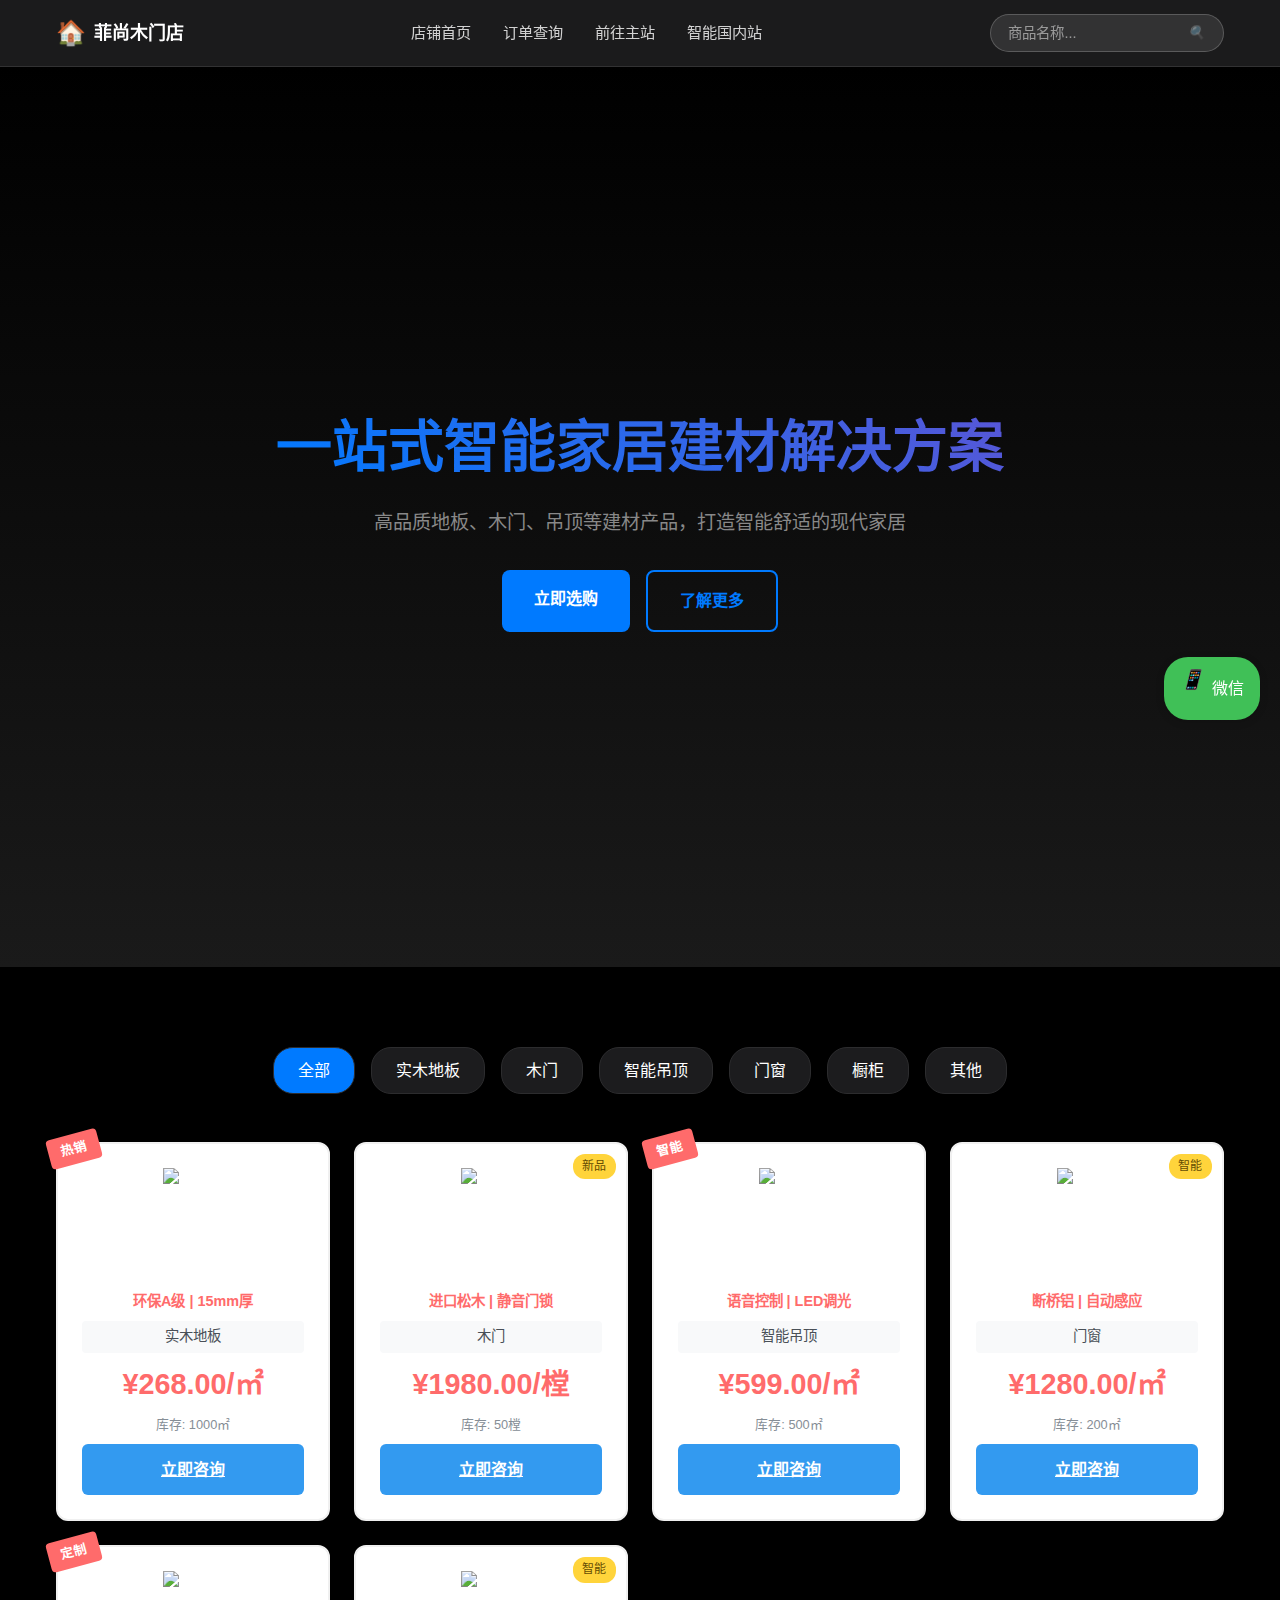
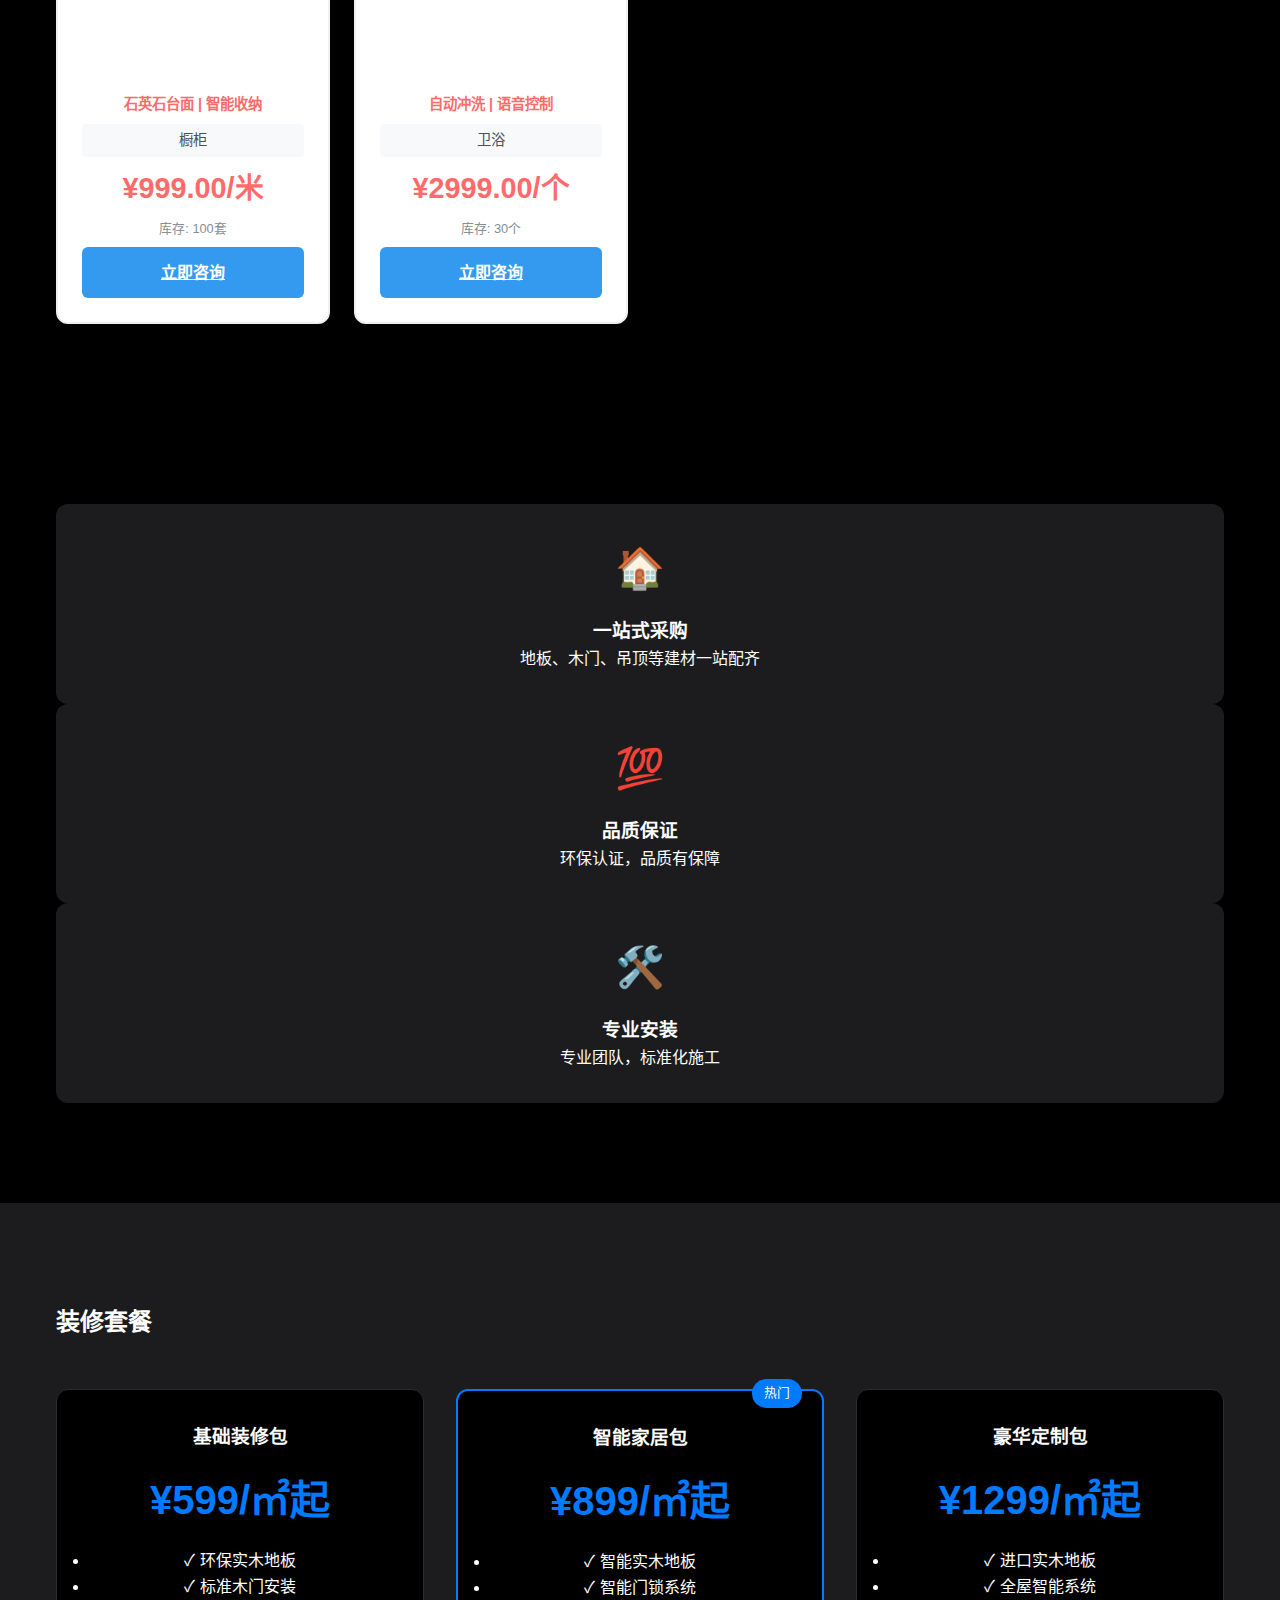
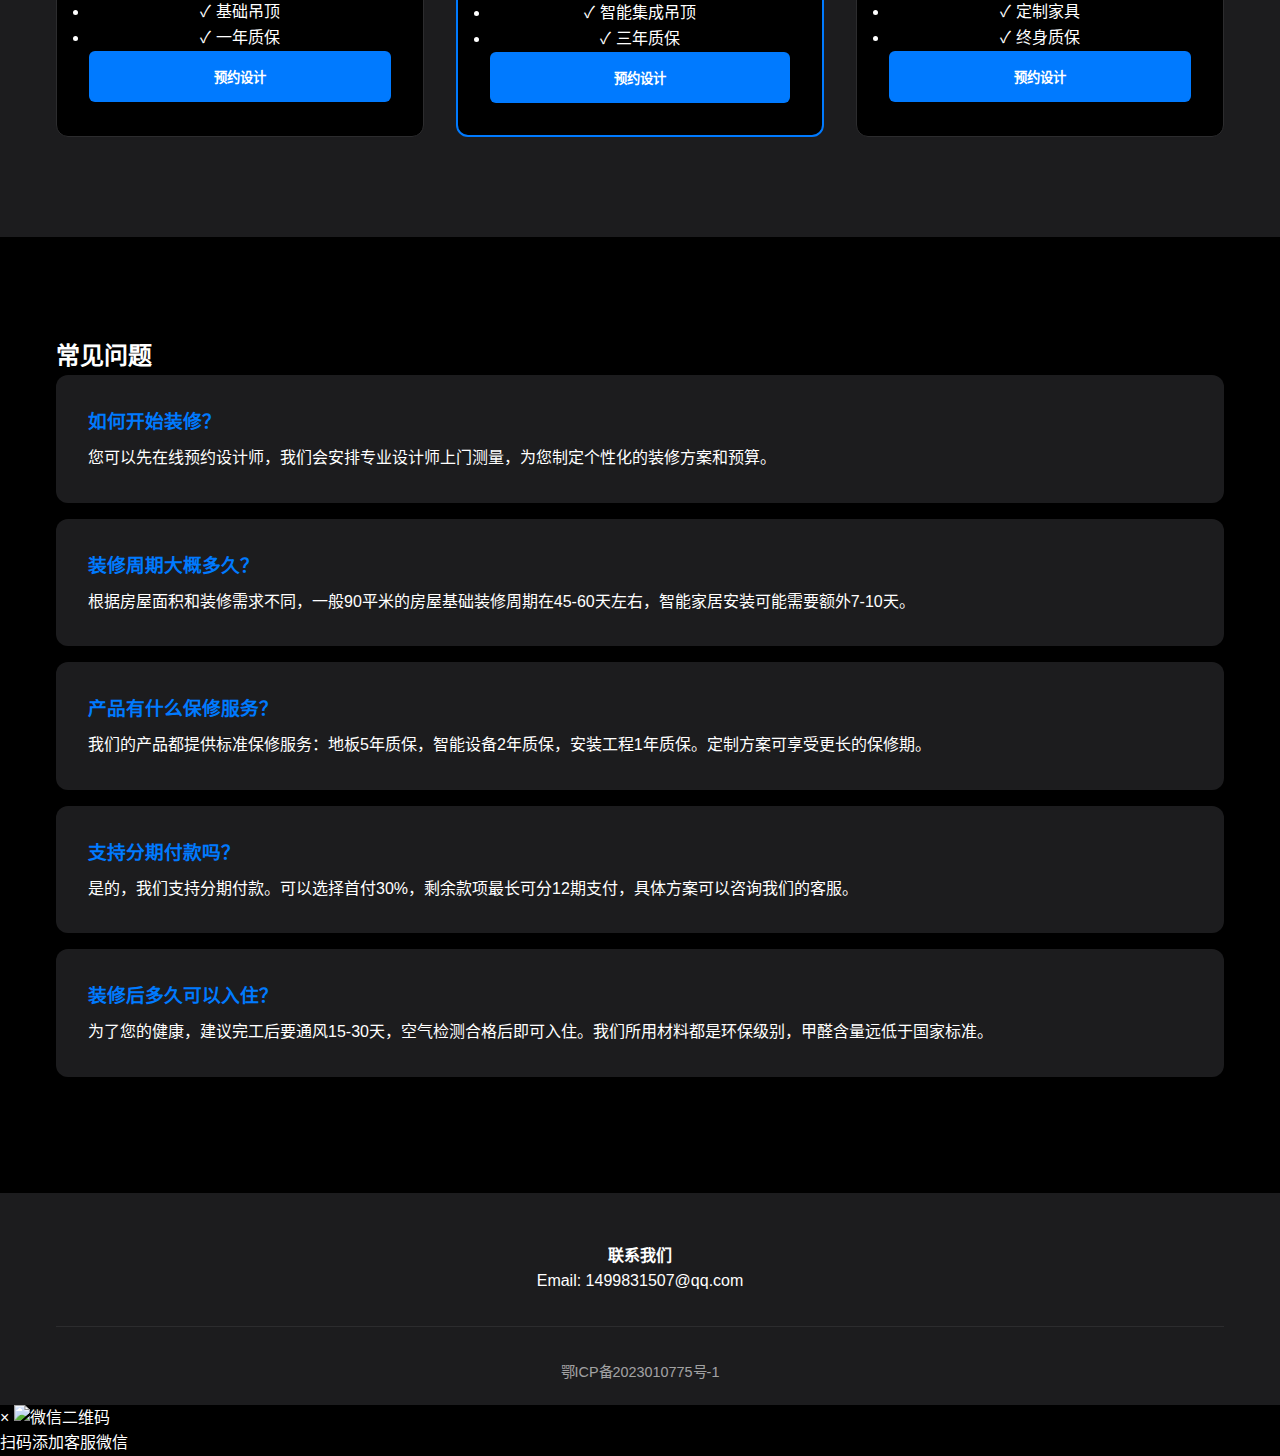
==== commit 0d7cabba: "优化为没有其他网站的内容" ====
--- a/product-detail.html
+++ b/product-detail.html
@@ -3,7 +3,13 @@
 <head>
     <meta charset="UTF-8">
     <meta name="viewport" content="width=device-width, initial-scale=1.0">
-    <title>环保A级 | 15mm厚 - 智能家居建材</title>
+    <title>环保A级实木地板 - 菲尚木门店</title>
+    
+    <!-- SEO Meta 标签 -->
+    <meta name="description" content="菲尚木门店提供高品质环保A级实木地板，15mm厚实耐用，适用于客厅、卧室等场所，打造舒适家居环境。">
+    <meta name="keywords" content="实木地板,环保地板,A级地板,菲尚木门">
+    <meta name="author" content="菲尚木门店">
+    
     <link rel="stylesheet" href="styles.css">
     <link rel="stylesheet" href="/components/float-buttons.css">
     <script src="/js/products.js"></script>
@@ -14,14 +20,15 @@
         <nav class="nav-container">
             <div class="nav-left">
                 <a href="/" class="logo">
-                    <img src="path/to/logo.png" alt="Sorry iOS">
+                    <span class="logo-icon">🏠</span>
+                    <span class="logo-text">菲尚木门店</span>
                 </a>
             </div>
             <div class="nav-center">
                 <a href="/" class="nav-item">店铺首页</a>
                 <a href="/orders" class="nav-item">订单查询</a>
                 <a href="https://main.sorryios.cc" class="nav-item">前往主站</a>
-                <a href="https://chat.sorryios.cc" class="nav-item">ChatGPT国内站</a>
+                <a href="/" class="nav-item">智能国内站</a>
             </div>
             <div class="nav-right">
                 <div class="search-box">
--- a/styles.css
+++ b/styles.css
@@ -50,15 +50,23 @@
 .nav-left .logo {
     display: flex;
     align-items: center;
+    gap: 8px;
     text-decoration: none;
-    color: #fff;
-    font-size: 1.2rem;
-    font-weight: bold;
+    color: var(--text-color);
 }
 
 .nav-left .logo img {
     height: 28px;
     margin-right: 8px;
+}
+
+.logo-icon {
+    font-size: 24px;
+}
+
+.logo-text {
+    font-size: 18px;
+    font-weight: bold;
 }
 
 /* 中间导航链接 */
@@ -309,10 +317,13 @@
 }
 
 .footer-content {
-    display: grid;
-    grid-template-columns: repeat(auto-fit, minmax(200px, 1fr));
-    gap: 2rem;
+    display: flex;
+    justify-content: center;
     margin-bottom: 2rem;
+}
+
+.footer-section {
+    text-align: center;
 }
 
 .footer-bottom {
@@ -322,7 +333,7 @@
 }
 
 .footer-bottom .beian {
-    margin-top: 0.5rem;
+    margin: 0;
 }
 
 .footer-bottom .beian a {
